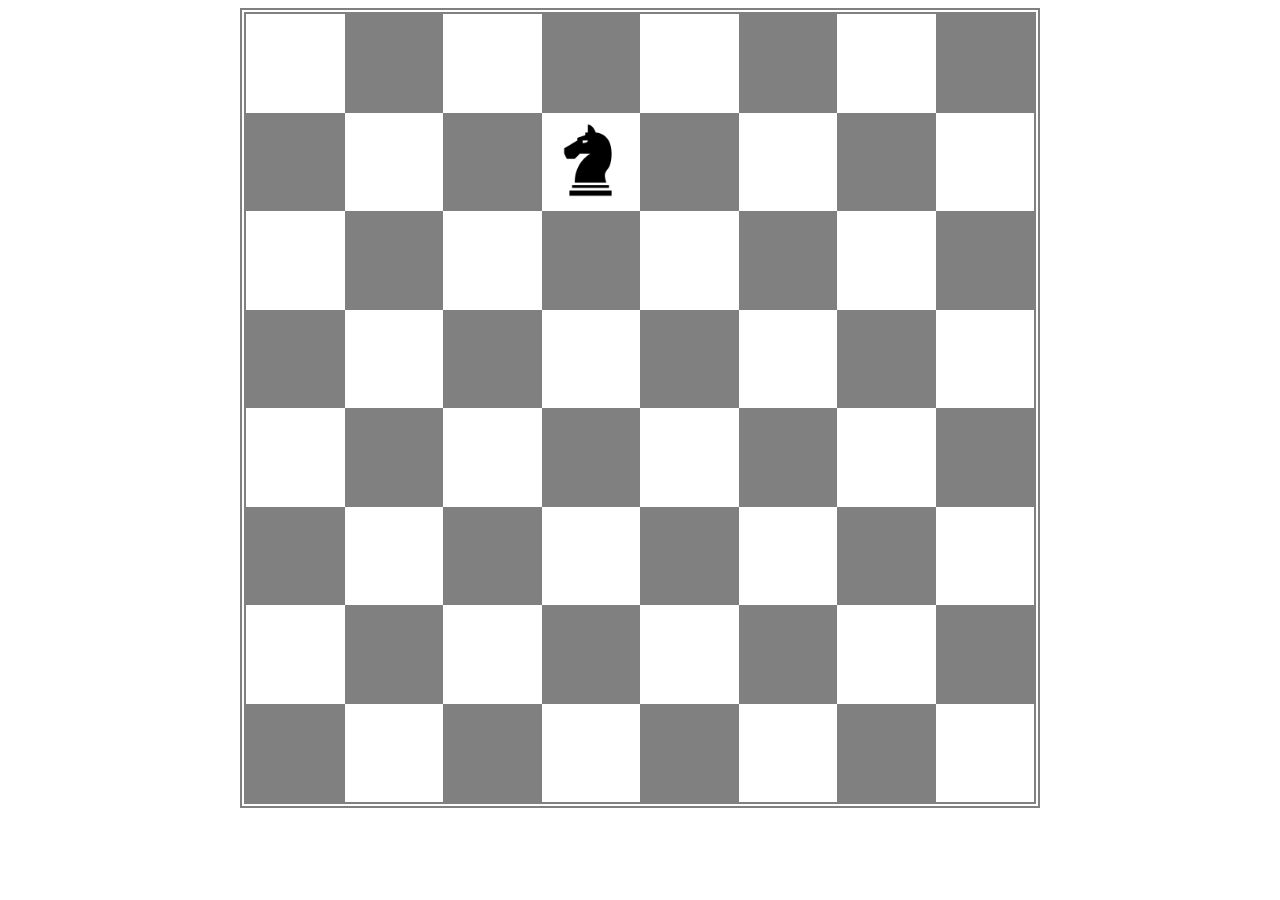
==== knights-travails.html @ 9982019a "Initial commit" ====
<!DOCTYPE html>
<html lang="en">
  <head>
    <meta charset="UTF-8" />
    <meta name="viewport" content="width=device-width, initial-scale=1.0" />
    <link rel="stylesheet" href="./knights-travails.css" />
    <title>Knights Travails</title>
  </head>
  <body>
    <script src="./knights-travails.js"></script>
  </body>
</html>
---- knights-travails.css ----
* {
  box-sizing: border-box;
}

#board {
  display: grid;
  grid-template-columns: repeat(8, 1fr);
  width: clamp(300px, 100% - 4rem, 800px);
  margin: auto;
  aspect-ratio: 1 / 1;
  border: 6px double grey;
}

.cell {
  aspect-ratio: 1 / 1;
}
.cell.black {
  background-color: grey;
}
.cell.target {
  background-image: url('./knight.png');
  background-position: center;
  background-repeat: no-repeat;
  background-size: 80%;
}
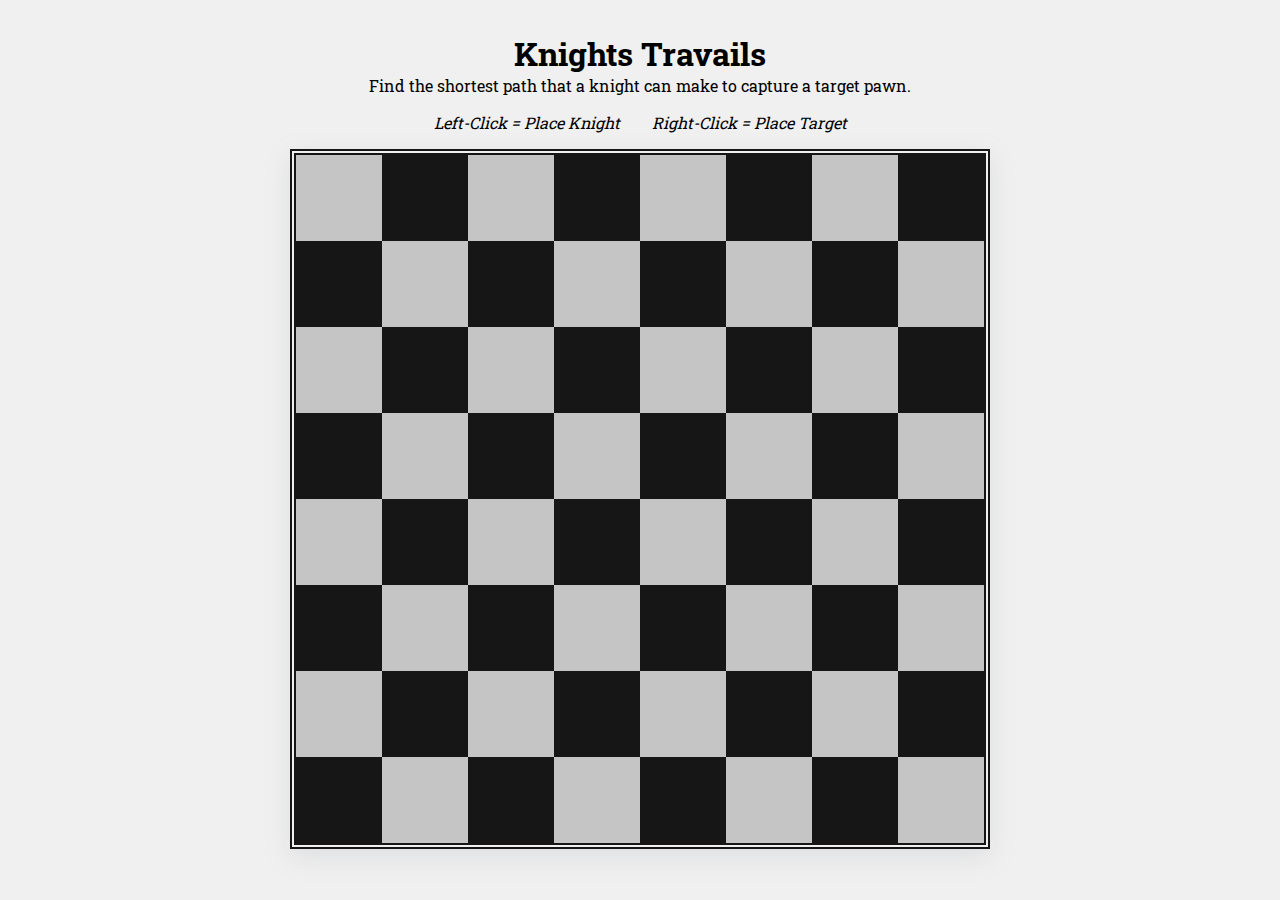
==== commit b6febaa4: "Update styles and add some title content" ====
--- a/knights-travails.html
+++ b/knights-travails.html
@@ -4,9 +4,23 @@
     <meta charset="UTF-8" />
     <meta name="viewport" content="width=device-width, initial-scale=1.0" />
     <link rel="stylesheet" href="./knights-travails.css" />
+    <link rel="preconnect" href="https://fonts.googleapis.com" />
+    <link rel="preconnect" href="https://fonts.gstatic.com" crossorigin />
+    <link
+      href="https://fonts.googleapis.com/css2?family=Roboto:ital,wght@0,100;0,300;0,400;0,500;0,700;0,900;1,100;1,300;1,400;1,500;1,700;1,900&display=swap"
+      rel="stylesheet"
+    />
     <title>Knights Travails</title>
   </head>
   <body>
+    <div class="title-group">
+      <h1>Knights Travails</h1>
+      <p>Find the shortest path that a knight can make to capture a target pawn.</p>
+      <div class="instructions">
+        <p>Left-Click = Place Knight</p>
+        <p>Right-Click = Place Target</p>
+      </div>
+    </div>
     <script src="./knights-travails.js"></script>
   </body>
 </html>
--- a/knights-travails.css
+++ b/knights-travails.css
@@ -1,25 +1,67 @@
+@import url('https://fonts.googleapis.com/css2?family=Roboto+Slab:wght@200;400;700;900&family=Roboto:ital,wght@0,100;0,300;0,400;0,500;0,700;0,900;1,100;1,300;1,400;1,500;1,700;1,900&display=swap');
+
 * {
+  margin: 0;
   box-sizing: border-box;
+  --color-bg: rgb(240, 240, 240);
+  --color-white: rgb(197, 197, 197);
+  --color-black: rgb(22, 22, 22);
+}
+
+body {
+  background-color: var(--color-bg);
+  font-family: 'Roboto Slab', serif;
+}
+
+.title-group {
+  margin: 2rem auto 0;
+  text-align: center;
+}
+.instructions {
+  display: flex;
+  justify-content: center;
+  padding-top: 1rem;
+  font-style: italic;
+  gap: 2rem;
 }
 
 #board {
   display: grid;
   grid-template-columns: repeat(8, 1fr);
-  width: clamp(300px, 100% - 4rem, 800px);
-  margin: auto;
+  width: clamp(300px, 100% - 4rem, 700px);
+  margin: 1rem auto 2rem;
+  border: 6px double var(--color-black);
   aspect-ratio: 1 / 1;
-  border: 6px double grey;
+  box-shadow: rgba(149, 157, 165, 0.2) 0px 8px 24px;
 }
 
 .cell {
+  padding-left: 0.5ch;
+  padding-top: 0.2ch;
+  background-color: var(--color-white);
+  font-size: 0.8rem;
   aspect-ratio: 1 / 1;
 }
 .cell.black {
-  background-color: grey;
+  background-color: var(--color-black);
 }
-.cell.target {
+.cell.current {
+  border: 3px solid rgb(0, 140, 255);
+  background-color: rgba(0, 140, 255, 0.3);
   background-image: url('./knight.png');
   background-position: center;
   background-repeat: no-repeat;
-  background-size: 80%;
+  background-size: 65%;
 }
+.cell.target {
+  border: 3px solid green;
+  background-color: rgba(0, 255, 0, 0.3);
+  background-image: url('./target.png');
+  background-position: center;
+  background-repeat: no-repeat;
+  background-size: 65%;
+}
+.cell.step {
+  border: 3px solid rgb(255, 208, 0);
+  background-color: rgba(255, 208, 0, 0.3);
+}
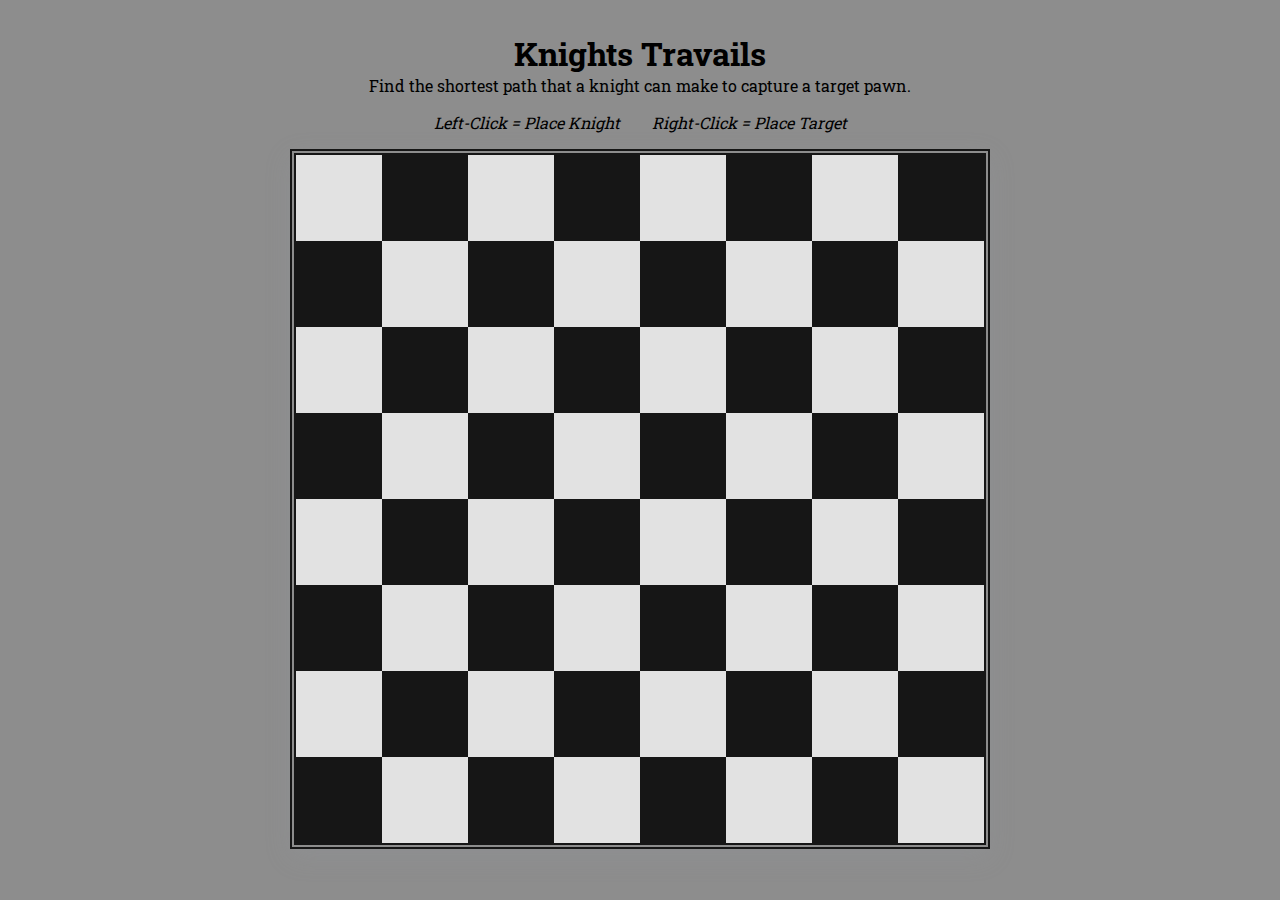
==== commit 0ae3a1da: "Add favicon, update colors, add README" ====
--- a/knights-travails.html
+++ b/knights-travails.html
@@ -4,12 +4,8 @@
     <meta charset="UTF-8" />
     <meta name="viewport" content="width=device-width, initial-scale=1.0" />
     <link rel="stylesheet" href="./knights-travails.css" />
-    <link rel="preconnect" href="https://fonts.googleapis.com" />
-    <link rel="preconnect" href="https://fonts.gstatic.com" crossorigin />
-    <link
-      href="https://fonts.googleapis.com/css2?family=Roboto:ital,wght@0,100;0,300;0,400;0,500;0,700;0,900;1,100;1,300;1,400;1,500;1,700;1,900&display=swap"
-      rel="stylesheet"
-    />
+    <link rel="icon" type="image/x-icon" href="images/knight.png">
+    
     <title>Knights Travails</title>
   </head>
   <body>
--- a/knights-travails.css
+++ b/knights-travails.css
@@ -3,8 +3,8 @@
 * {
   margin: 0;
   box-sizing: border-box;
-  --color-bg: rgb(240, 240, 240);
-  --color-white: rgb(197, 197, 197);
+  --color-bg: rgb(141, 141, 141);
+  --color-white: rgb(226, 226, 226);
   --color-black: rgb(22, 22, 22);
 }
 
@@ -47,21 +47,21 @@
 }
 .cell.current {
   border: 3px solid rgb(0, 140, 255);
-  background-color: rgba(0, 140, 255, 0.3);
-  background-image: url('./knight.png');
+  background-color: rgb(170, 217, 255);
+  background-image: url('./images/knight.png');
   background-position: center;
   background-repeat: no-repeat;
   background-size: 65%;
 }
 .cell.target {
   border: 3px solid green;
-  background-color: rgba(0, 255, 0, 0.3);
-  background-image: url('./target.png');
+  background-color: rgb(170, 255, 170);
+  background-image: url('./images/target.png');
   background-position: center;
   background-repeat: no-repeat;
   background-size: 65%;
 }
 .cell.step {
   border: 3px solid rgb(255, 208, 0);
-  background-color: rgba(255, 208, 0, 0.3);
+  background-color: rgb(255, 239, 170);
 }
